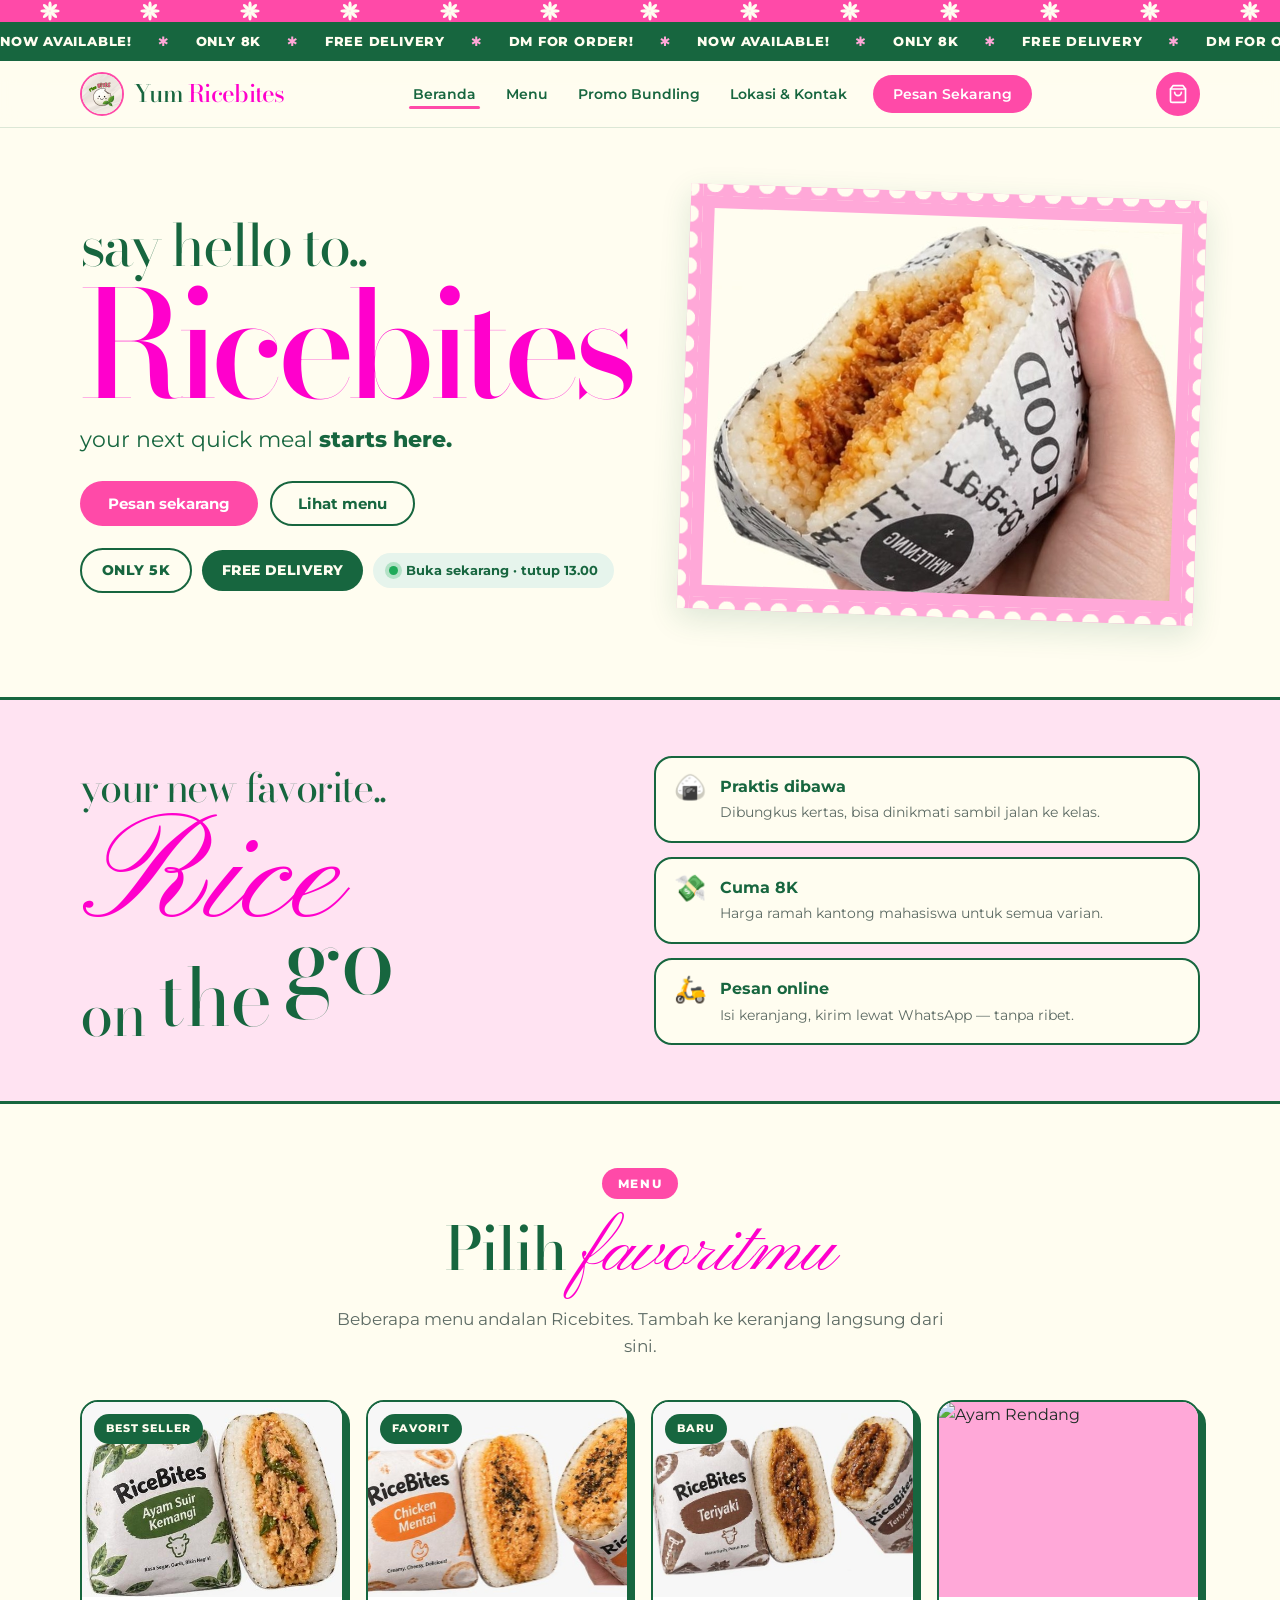
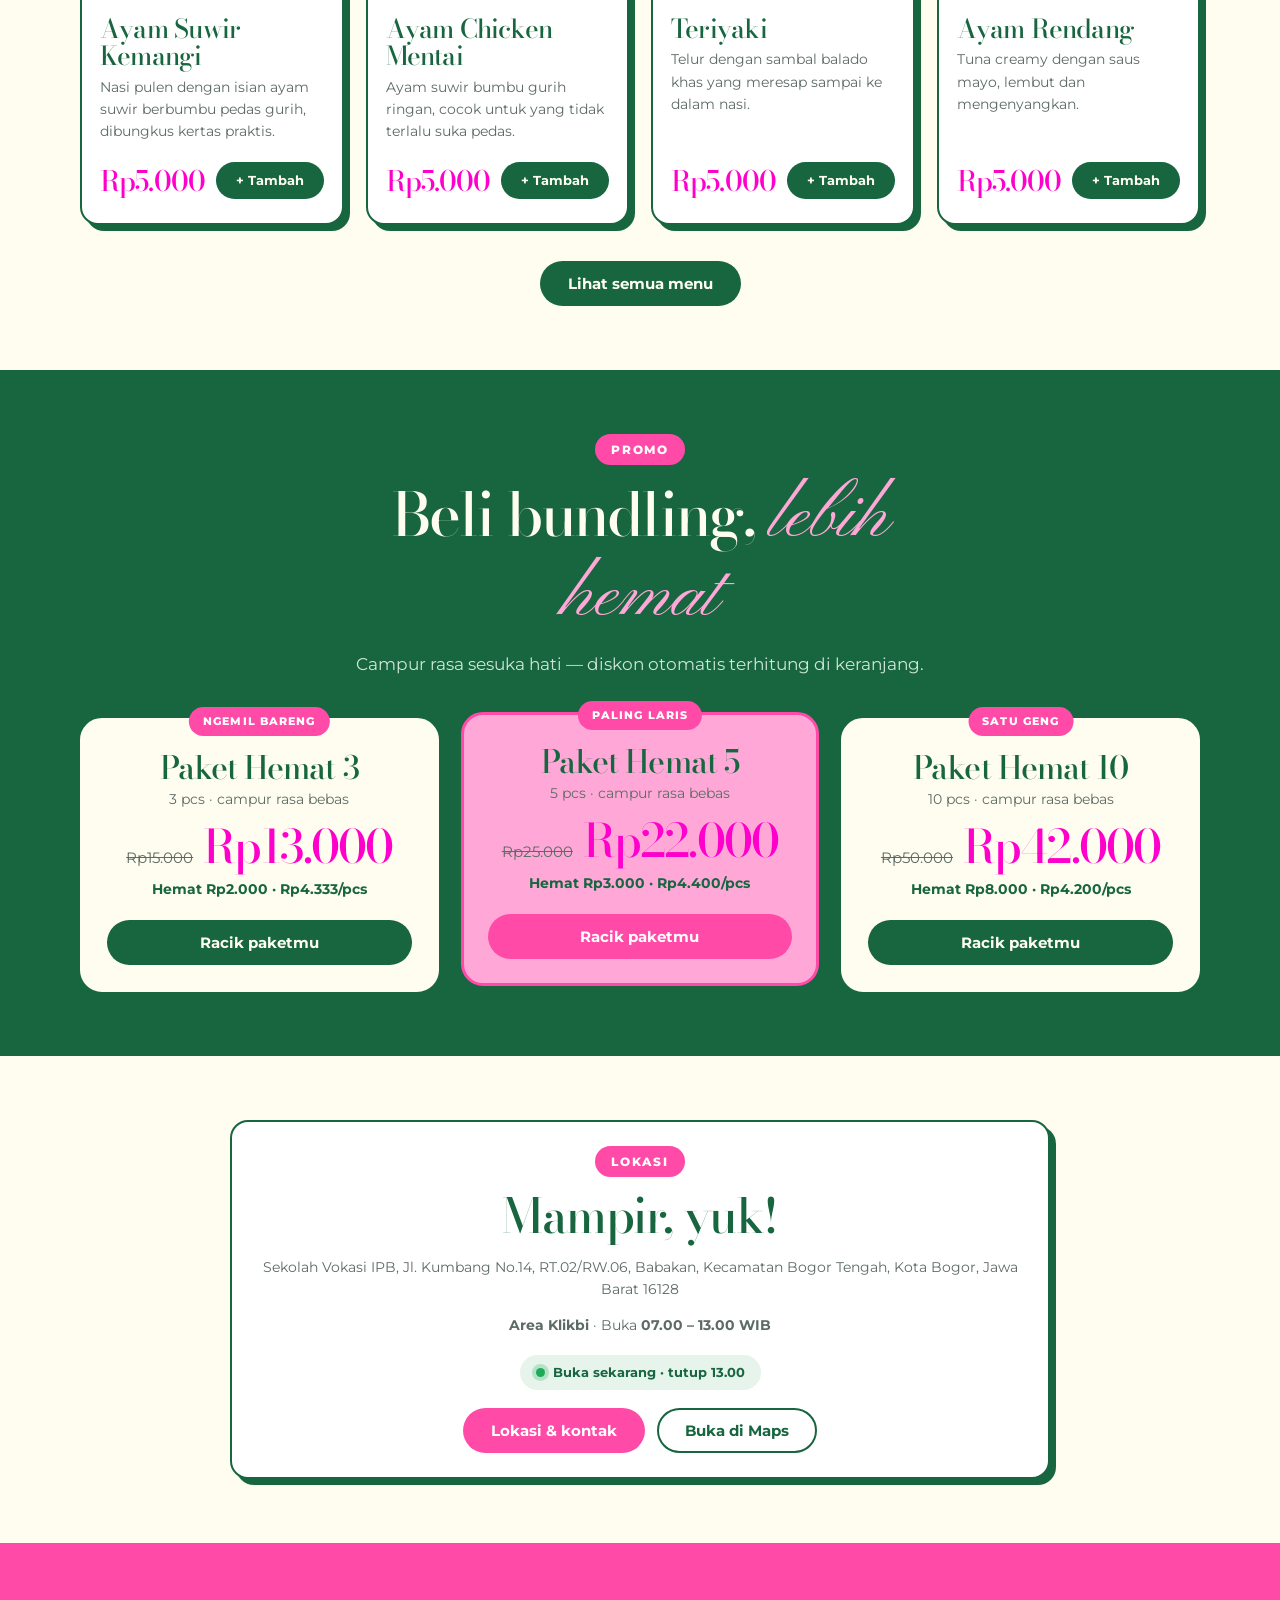
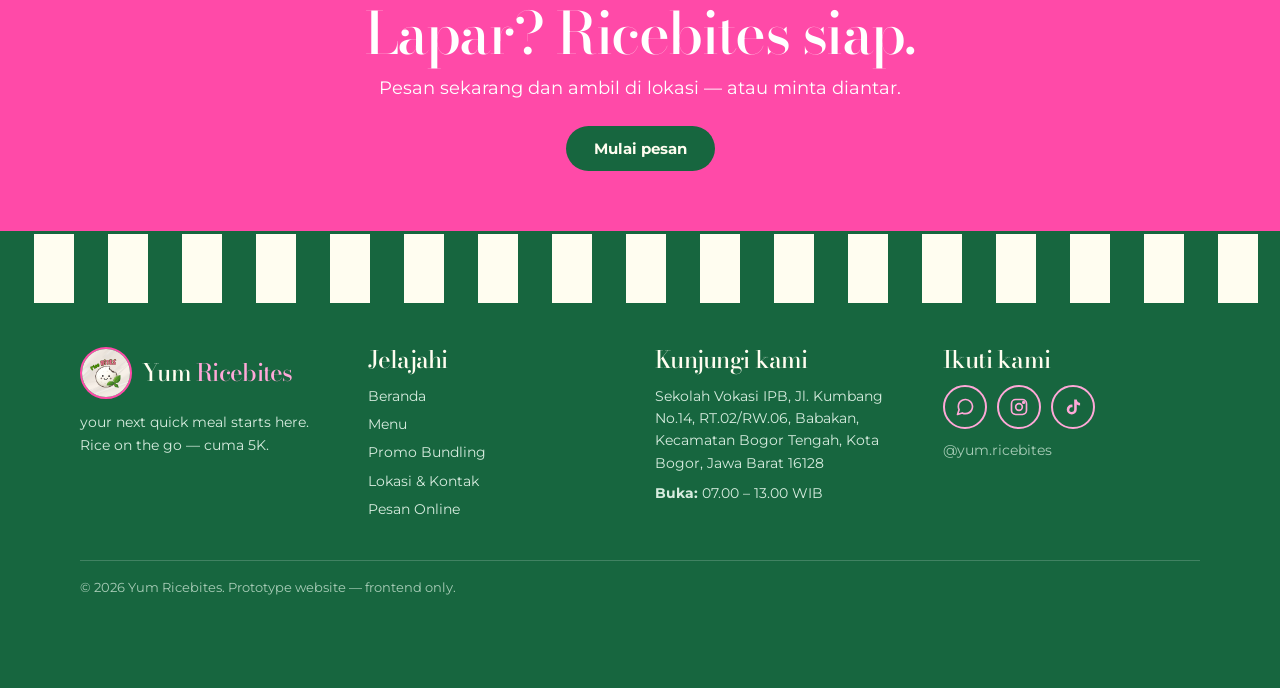
==== index.html @ 4a9febc1 "first commit" ====
<!doctype html>
<html lang="id">
  <head>
    <meta charset="utf-8" />
    <meta name="viewport" content="width=device-width, initial-scale=1" />
    <title>Yum Ricebites — Rice on the go, cuma 8K | Sekolah Vokasi IPB Bogor</title>
    <meta name="description" content="Yum Ricebites: nasi kepal praktis isi ayam suwir, cuma 8K. Pesan online, beli bundling lebih hemat. Buka 07.00–13.00 di Sekolah Vokasi IPB, Bogor." />
    <meta name="theme-color" content="#ff4aa8" />
    <meta property="og:title" content="Yum Ricebites — Rice on the go, cuma 8K" />
    <meta property="og:description" content="Your next quick meal starts here. Pesan online & bundling hemat." />
    <meta property="og:image" content="assets/logo.png" />
    <meta property="og:type" content="website" />
    <link rel="icon" type="image/png" href="assets/favicon.png" />
    <link rel="apple-touch-icon" href="assets/favicon.png" />
    <link rel="preconnect" href="https://fonts.googleapis.com" />
    <link rel="preconnect" href="https://fonts.gstatic.com" crossorigin />
    <link rel="stylesheet" href="css/style.css" />
  </head>
  <body data-page="home">
    <div id="app-header"></div>

    <main>
      <!-- 3.2.1 Tampilan Halaman Utama -->
      <section class="hero" aria-labelledby="hero-title">
        <div class="container hero-grid">
          <div>
            <p class="say">say hello to..</p>
            <h1 id="hero-title">Ricebites</h1>
            <p class="hero-sub">your next quick meal <b>starts here.</b></p>
            <div class="hero-cta">
              <a class="btn btn-pink" href="pesan.html">Pesan sekarang</a>
              <a class="btn btn-ghost" href="menu.html">Lihat menu</a>
            </div>
            <div class="pills">
              <span class="pill pill-outline">ONLY 5K</span>
              <span class="pill pill-green" data-if="freeDelivery">FREE DELIVERY</span>
              <span class="status" data-open-status></span>
            </div>
          </div>
          <div class="hero-art">
            <div class="stamp">
              <img src="assets/food-hand.jpg" width="740" height="596" alt="Ricebites isi ayam suwir dalam kertas pembungkus, dipegang tangan" />
            </div>
          </div>
        </div>
      </section>

      <!-- Rice on the go -->
      <section class="otg" aria-label="Kenapa Ricebites">
        <div class="container otg-grid">
          <div>
            <p class="otg-sub">your new favorite..</p>
            <div class="otg-words" aria-label="Rice on the go"><span class="w-rice">Rice</span><span class="w-on">on</span><span class="w-the">the</span><span class="w-go">go</span></div>
          </div>
          <div class="perks">
            <div class="perk">
              <span class="em">🍙</span>
              <div><b>Praktis dibawa</b><span>Dibungkus kertas, bisa dinikmati sambil jalan ke kelas.</span></div>
            </div>
            <div class="perk">
              <span class="em">💸</span>
              <div><b>Cuma 8K</b><span>Harga ramah kantong mahasiswa untuk semua varian.</span></div>
            </div>
            <div class="perk">
              <span class="em">🛵</span>
              <div><b>Pesan online</b><span>Isi keranjang, kirim lewat WhatsApp — tanpa ribet.</span></div>
            </div>
          </div>
        </div>
      </section>

      <!-- 3.2.2 Menu unggulan -->
      <section class="section">
        <div class="container">
          <div class="section-head">
            <span class="eyebrow">Menu</span>
            <h2 class="section-title">Pilih <span class="script">favoritmu</span></h2>
            <p class="section-lead">Beberapa menu andalan Ricebites. Tambah ke keranjang langsung dari sini.</p>
          </div>
          <div class="grid" id="featured"></div>
          <div class="center"><a class="btn btn-green" href="menu.html">Lihat semua menu</a></div>
        </div>
      </section>

      <!-- 3.2.5 Teaser promo bundling -->
      <section class="section band-green-sec">
        <div class="container">
          <div class="section-head">
            <span class="eyebrow">Promo</span>
            <h2 class="section-title">Beli bundling, <span class="script" style="color: var(--pink-soft)">lebih hemat</span></h2>
            <p class="section-lead">Campur rasa sesuka hati — diskon otomatis terhitung di keranjang.</p>
          </div>
          <div class="tiers" id="tiers"></div>
        </div>
      </section>

      <!-- 3.2.3 Teaser lokasi -->
      <section class="section">
        <div class="container" style="max-width: 820px">
          <div class="panel" style="text-align: center">
            <span class="eyebrow">Lokasi</span>
            <h2 class="section-title" style="font-size: clamp(32px, 5vw, 48px)">Mampir, yuk!</h2>
            <p style="margin: 14px 0" data-shop="address">Sekolah Vokasi IPB, Jl. Kumbang No.14, RT.02/RW.06, Babakan, Kecamatan Bogor Tengah, Kota Bogor, Jawa Barat 16128</p>
            <p style="margin: 0 0 18px"><b data-shop="area">Area Klikbi</b> · Buka <b data-shop="hours">07.00 – 13.00 WIB</b></p>
            <p><span class="status" data-open-status></span></p>
            <div class="hero-cta" style="justify-content: center; margin: 18px 0 0">
              <a class="btn btn-pink" href="kontak.html">Lokasi & kontak</a>
              <a class="btn btn-ghost" href="#" data-href="map" target="_blank" rel="noopener">Buka di Maps</a>
            </div>
          </div>
        </div>
      </section>

      <section class="cta">
        <div class="container">
          <h2>Lapar? Ricebites siap.</h2>
          <p>Pesan sekarang dan ambil di lokasi — atau minta diantar.</p>
          <a class="btn btn-green" href="pesan.html">Mulai pesan</a>
        </div>
      </section>
    </main>

    <div id="app-footer"></div>
    <script src="js/data.js"></script>
    <script src="js/app.js"></script>
  </body>
</html>
---- css/style.css ----
/* =========================================================
   Yum Ricebites — style
   Palet & gaya mengikuti poster: pink, hijau tua, krem,
   garis hijau, "stamp" pink, serif tipis + script.
   ========================================================= */
@import url("https://fonts.googleapis.com/css2?family=Bodoni+Moda:opsz,wght@6..96,400;6..96,500;6..96,700&family=Montserrat:wght@400;500;600;700;800&family=Pinyon+Script&display=swap");

:root {
  --pink: #ff4aa8;
  --magenta: #f0c;
  --pink-soft: #ffa8d8;
  --pink-pale: #ffe3f2;
  --green: #17663f;
  --green-dark: #0f4a2d;
  --cream: #fffdf0;
  --ink: #1d2b24;
  --muted: #5d6b64;
  --radius: 18px;
  --shadow: 0 10px 30px rgba(23, 102, 63, .14);
  --serif: "Bodoni Moda", "Playfair Display", Georgia, serif;
  --script: "Pinyon Script", "Brush Script MT", cursive;
  --sans: "Montserrat", system-ui, -apple-system, "Segoe UI", Roboto, sans-serif;
}

*, *::before, *::after { box-sizing: border-box; }
html { scroll-behavior: smooth; -webkit-text-size-adjust: 100%; }
body {
  margin: 0;
  font-family: var(--sans);
  color: var(--ink);
  background: var(--cream);
  line-height: 1.6;
  overflow-x: hidden;
}
img { max-width: 100%; display: block; }
a { color: inherit; }
[hidden] { display: none !important; }
.no-scroll { overflow: hidden; }
.container { width: min(1120px, 100% - 40px); margin-inline: auto; }
.muted { color: var(--muted); }
:focus-visible { outline: 3px solid var(--pink); outline-offset: 3px; border-radius: 6px; }

h1, h2, h3, h4 { font-family: var(--serif); font-weight: 500; line-height: 1.05; letter-spacing: -.03em; margin: 0; color: var(--green); }

/* ---------- top bands (dari poster) ---------- */
#app-header { display: contents; }
.band-pink {
  height: 22px;
  background-color: var(--pink);
  background-image: url("data:image/svg+xml,%3Csvg xmlns='http://www.w3.org/2000/svg' viewBox='0 0 100 22'%3E%3Cg fill='%23fffdf0'%3E%3Cellipse cx='50' cy='6' rx='1.7' ry='4.6'/%3E%3Cellipse cx='50' cy='6' rx='1.7' ry='4.6' transform='rotate(45 50 11)'/%3E%3Cellipse cx='50' cy='6' rx='1.7' ry='4.6' transform='rotate(90 50 11)'/%3E%3Cellipse cx='50' cy='6' rx='1.7' ry='4.6' transform='rotate(135 50 11)'/%3E%3Cellipse cx='50' cy='6' rx='1.7' ry='4.6' transform='rotate(180 50 11)'/%3E%3Cellipse cx='50' cy='6' rx='1.7' ry='4.6' transform='rotate(225 50 11)'/%3E%3Cellipse cx='50' cy='6' rx='1.7' ry='4.6' transform='rotate(270 50 11)'/%3E%3Cellipse cx='50' cy='6' rx='1.7' ry='4.6' transform='rotate(315 50 11)'/%3E%3C/g%3E%3C/svg%3E");
  background-size: 100px 22px;
  background-repeat: repeat-x;
}
.band-green { background: var(--green); color: var(--cream); overflow: hidden; }
.marquee { overflow: hidden; }
.marquee-track { display: flex; width: max-content; animation: slide 28s linear infinite; }
.marquee-track span { font-weight: 800; font-size: 13px; letter-spacing: .06em; padding: 9px 0; white-space: nowrap; }
.marquee-track span::after { content: "✱"; color: var(--pink-soft); margin: 0 26px; }
@keyframes slide { to { transform: translateX(-25%); } }

/* ---------- nav ---------- */
.nav { position: sticky; top: 0; z-index: 50; background: rgba(255, 253, 240, .94); backdrop-filter: blur(10px); border-bottom: 1.5px solid rgba(23, 102, 63, .15); }
.nav-inner { display: flex; align-items: center; justify-content: space-between; gap: 12px; min-height: 66px; position: relative; }
.brand { display: inline-flex; align-items: center; gap: 10px; text-decoration: none; font-family: var(--serif); font-size: 24px; letter-spacing: -.03em; color: var(--green); font-weight: 500; }
.brand img { border-radius: 50%; border: 2px solid var(--pink); object-fit: cover; }
.brand em { font-style: normal; color: var(--magenta); }
.nav-links { list-style: none; margin: 0; padding: 0; display: none; }
.nav-links a { text-decoration: none; font-weight: 600; font-size: 14px; padding: 8px 4px; position: relative; color: var(--green); }
.nav-links a.btn { color: #fff; padding: 10px 18px; }
.footer .muted { color: #a9cdb8; }
.nav-links a:not(.btn)::after { content: ""; position: absolute; left: 0; right: 0; bottom: 2px; height: 3px; border-radius: 3px; background: var(--pink); transform: scaleX(0); transition: transform .25s; }
.nav-links a:not(.btn):hover::after, .nav-links a.active::after { transform: scaleX(1); }
.nav-links.open { display: flex; flex-direction: column; gap: 4px; position: absolute; top: 100%; left: -20px; right: -20px; background: var(--cream); padding: 14px 24px 20px; border-bottom: 1.5px solid rgba(23, 102, 63, .15); box-shadow: var(--shadow); }
.nav-links.open .nav-cta { margin-top: 8px; }
.nav-actions { display: flex; gap: 8px; }
.icon-btn { position: relative; width: 44px; height: 44px; border-radius: 50%; border: 2px solid var(--green); background: transparent; color: var(--green); display: inline-grid; place-items: center; cursor: pointer; transition: background .2s, color .2s; padding: 0; }
.icon-btn:hover { background: var(--green); color: var(--cream); }
.icon-btn svg { width: 20px; height: 20px; }
.icon-btn.danger { border-color: transparent; width: 36px; height: 36px; color: var(--muted); }
.icon-btn.danger:hover { background: var(--pink-pale); color: #c0176f; }
.cart-btn { background: var(--pink); border-color: var(--pink); color: #fff; }
.cart-btn:hover { background: var(--green); border-color: var(--green); }
.badge-count { position: absolute; top: -6px; right: -6px; min-width: 22px; height: 22px; border-radius: 11px; background: var(--green); color: #fff; font: 800 12px/22px var(--sans); text-align: center; padding: 0 5px; border: 2px solid var(--cream); }
@media (min-width: 860px) {
  .nav-links { display: flex; align-items: center; gap: 22px; }
  .nav-toggle { display: none; }
}

/* ---------- buttons ---------- */
.btn { display: inline-flex; align-items: center; justify-content: center; gap: 8px; border: 2px solid transparent; border-radius: 999px; padding: 13px 26px; font: 700 15px/1 var(--sans); text-decoration: none; cursor: pointer; transition: transform .15s, box-shadow .2s, background .2s; }
.btn:hover { transform: translateY(-2px); box-shadow: 0 8px 18px rgba(0, 0, 0, .13); }
.btn:active { transform: translateY(0); }
.btn:disabled { opacity: .45; cursor: not-allowed; transform: none; box-shadow: none; }
.btn-sm { padding: 10px 18px; font-size: 13px; }
.btn-block { width: 100%; }
.btn-pink { background: var(--pink); color: #fff; }
.btn-pink:hover { background: #ff2e9a; }
.btn-green { background: var(--green); color: var(--cream); }
.btn-green:hover { background: var(--green-dark); }
.btn-ghost { background: transparent; border-color: var(--green); color: var(--green); }
.btn-ghost:hover { background: var(--green); color: var(--cream); }
.btn-wa { background: #1faa59; color: #fff; }

/* ---------- stamp frame (kotak pink bergerigi) ---------- */
.stamp { position: relative; background: var(--pink-soft); padding: 24px; }
.stamp::before {
  content: ""; position: absolute; inset: 0; pointer-events: none;
  background:
    radial-gradient(circle at 50% 0, var(--cream) 8px, transparent 8.6px) top / 26px 12px repeat-x,
    radial-gradient(circle at 50% 100%, var(--cream) 8px, transparent 8.6px) bottom / 26px 12px repeat-x,
    radial-gradient(circle at 0 50%, var(--cream) 8px, transparent 8.6px) left / 12px 26px repeat-y,
    radial-gradient(circle at 100% 50%, var(--cream) 8px, transparent 8.6px) right / 12px 26px repeat-y;
}
.stamp img { width: 100%; height: auto; }
.dots { position: absolute; inset: 12px; border: 3px dotted var(--green); border-radius: 4px; opacity: .5; pointer-events: none; }

/* ---------- hero ---------- */
.hero { padding: 44px 0 56px; }
.hero-grid { display: grid; gap: 34px; align-items: center; }
.say { font: 400 clamp(34px, 6vw, 58px)/1 var(--serif); letter-spacing: -.05em; color: var(--green); margin: 0; }
.hero h1 { font-weight: 500; font-size: clamp(68px, 16vw, 148px); letter-spacing: -.06em; line-height: .95; color: var(--magenta); margin: 0 0 8px; }
.hero-sub { font-size: clamp(17px, 2.4vw, 22px); margin: 0 0 24px; color: var(--green); max-width: 30ch; }
.hero-sub b { font-weight: 800; }
.hero-cta { display: flex; flex-wrap: wrap; gap: 12px; margin-bottom: 22px; }
.pills { display: flex; flex-wrap: wrap; gap: 10px; align-items: center; }
.pill { display: inline-flex; align-items: center; gap: 8px; border-radius: 999px; padding: 9px 20px; font-weight: 800; font-size: 14px; letter-spacing: .03em; }
.pill-outline { border: 2.5px solid var(--green); color: var(--green); background: var(--cream); }
.pill-green { background: var(--green); color: var(--cream); }
.hero-art { position: relative; }
.hero-art .stamp { transform: rotate(2deg); box-shadow: var(--shadow); }
.hero-art .sticker { position: absolute; left: -6px; bottom: -14px; transform: rotate(-6deg); }
@media (min-width: 860px) { .hero-grid { grid-template-columns: 1.05fr .95fr; } .hero { padding: 64px 0 80px; } }

/* status badge */
.status { display: inline-flex; align-items: center; gap: 8px; border-radius: 999px; padding: 7px 16px; font-weight: 700; font-size: 13px; background: #e6f4ec; color: var(--green); }
.status i { width: 9px; height: 9px; border-radius: 50%; background: #1faa59; box-shadow: 0 0 0 4px rgba(31, 170, 89, .25); }
.status.is-closed { background: var(--pink-pale); color: #a3125f; }
.status.is-closed i { background: #e0006e; box-shadow: 0 0 0 4px rgba(224, 0, 110, .2); }

/* ---------- sections ---------- */
.section { padding: 64px 0; }
.section-head { text-align: center; max-width: 640px; margin: 0 auto 40px; }
.eyebrow { display: inline-block; font-weight: 800; font-size: 12px; letter-spacing: .14em; text-transform: uppercase; color: #fff; background: var(--pink); border-radius: 999px; padding: 6px 16px; margin-bottom: 14px; }
.section-title { font-size: clamp(36px, 6vw, 60px); }
.section-title .script { font-family: var(--script); color: var(--magenta); font-size: 1.25em; letter-spacing: 0; font-weight: 400; }
.section-lead { margin: 14px 0 0; color: var(--muted); font-size: 17px; }
.page-hero { padding: 46px 0 14px; }

/* rice on the go */
.otg { background: var(--pink-pale); border-block: 3px solid var(--green); padding: 56px 0; overflow: hidden; }
.otg-grid { display: grid; gap: 28px; align-items: center; }
.otg-sub { font: 400 clamp(26px, 4.5vw, 40px)/1 var(--serif); letter-spacing: -.04em; color: var(--green); margin: 0 0 6px; }
.otg-words { display: grid; grid-template-columns: auto auto auto; align-items: end; justify-content: start; column-gap: 12px; font-family: var(--serif); letter-spacing: -.05em; color: var(--green); line-height: .9; }
.otg-words .w-rice { grid-column: 1 / -1; font-family: var(--script); letter-spacing: 0; color: var(--magenta); font-size: clamp(84px, 17vw, 150px); line-height: .9; margin-bottom: -6px; }
.otg-words .w-on { font-size: clamp(38px, 7vw, 60px); transform: translateY(8px); }
.otg-words .w-the { font-size: clamp(50px, 9vw, 80px); }
.otg-words .w-go { font-size: clamp(60px, 11vw, 100px); align-self: start; transform: translateY(-30px); }
.perks { display: grid; gap: 14px; }
.perk { display: flex; gap: 14px; align-items: flex-start; background: var(--cream); border: 2px solid var(--green); border-radius: var(--radius); padding: 16px 18px; }
.perk b { display: block; color: var(--green); font-size: 16px; }
.perk span { color: var(--muted); font-size: 14px; }
.perk .em { font-size: 26px; line-height: 1; }
@media (min-width: 860px) { .otg-grid { grid-template-columns: 1fr 1fr; } }

/* ---------- menu cards ---------- */
.grid { display: grid; gap: 22px; grid-template-columns: repeat(auto-fill, minmax(260px, 1fr)); }
.card { background: #fff; border: 2px solid var(--green); border-radius: var(--radius); overflow: hidden; display: flex; flex-direction: column; box-shadow: 6px 6px 0 var(--green); transition: transform .2s, box-shadow .2s; }
.card:hover { transform: translate(-2px, -2px); box-shadow: 9px 9px 0 var(--pink); }
.card-img { position: relative; aspect-ratio: 4 / 3; background: var(--pink-soft); overflow: hidden; }
.card-img img { width: 100%; height: 100%; object-fit: cover; }
.card-img img.ph { object-fit: contain; padding: 14px; }
.badge { position: absolute; top: 12px; left: 12px; background: var(--green); color: var(--cream); font-weight: 800; font-size: 11px; letter-spacing: .08em; text-transform: uppercase; padding: 6px 12px; border-radius: 999px; }
.card-body { padding: 18px 18px 20px; display: flex; flex-direction: column; flex: 1; }
.card-body h3 { font-size: 26px; margin-bottom: 6px; }
.card-body p { margin: 0 0 16px; color: var(--muted); font-size: 14px; flex: 1; }
.card-foot { display: flex; align-items: center; justify-content: space-between; gap: 10px; min-height: 44px; }
.price { font: 500 28px/1 var(--serif); color: var(--magenta); letter-spacing: -.03em; }
.center { text-align: center; margin-top: 36px; }

/* stepper */
.stepper { display: inline-flex; align-items: center; border: 2px solid var(--green); border-radius: 999px; background: var(--cream); overflow: hidden; }
.stepper button { width: 40px; height: 38px; border: 0; background: transparent; color: var(--green); font: 700 20px/1 var(--sans); cursor: pointer; }
.stepper button:hover { background: var(--green); color: var(--cream); }
.stepper span { min-width: 30px; text-align: center; font-weight: 800; }
.stepper.sm button { width: 32px; height: 32px; font-size: 17px; }

/* ---------- promo / tiers ---------- */
.band-green-sec { background: var(--green); color: var(--cream); }
.band-green-sec .section-title, .band-green-sec h3 { color: var(--cream); }
.band-green-sec .section-lead { color: #cfe6d8; }
.tiers { display: grid; gap: 22px; grid-template-columns: repeat(auto-fit, minmax(240px, 1fr)); }
.tier { position: relative; background: var(--cream); color: var(--ink); border-radius: 22px; padding: 30px 24px 24px; text-align: center; border: 3px solid var(--cream); }
.tier h3 { color: var(--green) !important; font-size: 32px; }
.tier-hot { background: var(--pink-soft); border-color: var(--pink); transform: translateY(-6px); }
.tier-tag { position: absolute; top: -14px; left: 50%; transform: translateX(-50%); background: var(--pink); color: #fff; font-weight: 800; font-size: 11px; letter-spacing: .1em; text-transform: uppercase; padding: 6px 14px; border-radius: 999px; white-space: nowrap; }
.tier-qty { margin: 4px 0 12px; color: var(--muted); font-size: 14px; }
.tier-price { margin: 0; display: flex; justify-content: center; align-items: baseline; gap: 10px; }
.tier-price s { color: var(--muted); font-size: 15px; }
.tier-price b { font: 500 46px/1 var(--serif); color: var(--magenta); letter-spacing: -.04em; }
.tier-save { font-weight: 700; color: var(--green); font-size: 14px; margin: 8px 0 20px; }

/* builder */
.builder { display: grid; gap: 26px; align-items: start; }
.builder-list, .builder-sum { background: #fff; border: 2px solid var(--green); border-radius: var(--radius); padding: 10px 18px; }
.builder-sum { padding: 22px; background: var(--pink-pale); position: sticky; top: 88px; }
.builder-sum h3 { font-size: 28px; margin-bottom: 12px; }
.b-row { display: flex; justify-content: space-between; align-items: center; gap: 12px; padding: 14px 0; border-bottom: 1.5px dashed rgba(23, 102, 63, .3); }
.b-row:last-child { border-bottom: 0; }
.b-row b { display: block; color: var(--green); }
.b-row small { color: var(--muted); }
.builder-actions { display: grid; gap: 10px; margin-top: 18px; }
@media (min-width: 860px) { .builder { grid-template-columns: 1.2fr .8fr; } }
.nudge { background: #fff; border: 2px dashed var(--pink); border-radius: 14px; padding: 10px 14px; font-size: 14px; margin: 14px 0 0; }

.terms { background: #fff; border: 2px solid var(--green); border-radius: var(--radius); padding: 22px 26px; max-width: 760px; margin: 0 auto; }
.terms h3 { font-size: 26px; margin-bottom: 8px; }
.terms ul { margin: 0; padding-left: 20px; color: var(--muted); font-size: 14px; }

/* ---------- summary ---------- */
.summary { border-top: 2px dashed rgba(23, 102, 63, .35); margin-top: 14px; padding-top: 12px; }
.sum-row { display: flex; justify-content: space-between; gap: 12px; padding: 4px 0; font-size: 15px; }
.sum-row small { display: block; color: var(--muted); font-size: 12px; }
.sum-disc { color: #a3125f; }
.sum-total { border-top: 2px solid var(--green); margin-top: 6px; padding-top: 10px; font-size: 19px; color: var(--green); }
.sum-total b { font: 500 28px/1 var(--serif); color: var(--magenta); }

/* ---------- cart list / drawer ---------- */
.overlay { position: fixed; inset: 0; background: rgba(15, 40, 28, .45); z-index: 80; }
.drawer { position: fixed; top: 0; right: 0; bottom: 0; width: min(430px, 100%); background: var(--cream); z-index: 90; display: flex; flex-direction: column; transform: translateX(105%); transition: transform .3s ease; border-left: 3px solid var(--green); }
.drawer.open { transform: none; }
.drawer-head { display: flex; justify-content: space-between; align-items: center; padding: 16px 20px; border-bottom: 2px solid var(--green); }
.drawer-head h2 { font-size: 32px; }
.drawer-body { flex: 1; overflow: auto; padding: 8px 20px 16px; }
.drawer-foot { padding: 14px 20px 20px; border-top: 2px solid var(--green); background: var(--pink-pale); }
.drawer-foot .summary { border: 0; margin: 0 0 14px; padding: 0; }
.cart-list { list-style: none; margin: 0; padding: 0; }
.cart-list li { display: grid; grid-template-columns: 1fr auto auto; gap: 10px; align-items: center; padding: 14px 0; border-bottom: 1.5px dashed rgba(23, 102, 63, .3); }
.cart-info b { display: block; color: var(--green); font-size: 15px; line-height: 1.25; }
.cart-info small { color: var(--muted); }
.empty { text-align: center; padding: 40px 10px; }
.empty img { margin: 0 auto 10px; border-radius: 50%; }
.empty p { color: var(--muted); }
.link-more { display: inline-block; margin-top: 12px; font-weight: 700; color: var(--green); }

/* ---------- order form ---------- */
.order-grid { display: grid; gap: 26px; align-items: start; }
.panel { background: #fff; border: 2px solid var(--green); border-radius: var(--radius); padding: 24px; box-shadow: 6px 6px 0 var(--green); }
.panel h2 { font-size: 32px; margin-bottom: 4px; }
.panel > p { margin: 0 0 18px; color: var(--muted); font-size: 14px; }
.field { margin-bottom: 16px; }
.field label { display: block; font-weight: 700; font-size: 14px; margin-bottom: 6px; color: var(--green); }
.field label .opt { font-weight: 500; color: var(--muted); }
.field input, .field textarea { width: 100%; font: 500 16px var(--sans); padding: 13px 16px; border: 2px solid var(--green); border-radius: 14px; background: var(--cream); color: var(--ink); transition: box-shadow .2s, border-color .2s; }
.field textarea { resize: vertical; min-height: 96px; }
.field input:focus, .field textarea:focus { outline: none; border-color: var(--pink); box-shadow: 0 0 0 4px rgba(255, 74, 168, .22); }
.field .invalid { border-color: #d6006e; background: #fff4fa; }
.err { color: #c0006a; font-size: 13px; font-weight: 600; min-height: 18px; margin-top: 4px; }
.hint { font-size: 12.5px; color: var(--muted); margin-top: 4px; }
@media (min-width: 900px) {
  .order-grid { grid-template-columns: 1.1fr .9fr; }
  .order-grid .panel-form { order: 1; }
  .order-grid .panel.sticky { order: 2; position: sticky; top: 88px; }
}

/* ---------- contact ---------- */
.contact-grid { display: grid; gap: 22px; align-items: start; }
.info-list { display: grid; gap: 14px; }
.info { display: flex; gap: 16px; align-items: flex-start; background: #fff; border: 2px solid var(--green); border-radius: var(--radius); padding: 18px 20px; text-decoration: none; transition: transform .2s, box-shadow .2s; }
a.info:hover { transform: translateX(4px); box-shadow: -6px 6px 0 var(--pink); }
.info .ico { flex: none; width: 46px; height: 46px; border-radius: 50%; background: var(--pink); color: #fff; display: grid; place-items: center; }
.info .ico svg { width: 22px; height: 22px; }
.info h3 { font: 800 12px/1 var(--sans); letter-spacing: .12em; text-transform: uppercase; color: var(--muted); margin-bottom: 6px; }
.info p { margin: 0; font-weight: 600; color: var(--green); }
.map { border: 3px solid var(--green); border-radius: var(--radius); overflow: hidden; min-height: 380px; background: var(--pink-pale); box-shadow: 6px 6px 0 var(--green); }
.map iframe { width: 100%; height: 100%; min-height: 380px; border: 0; display: block; }
@media (min-width: 900px) { .contact-grid { grid-template-columns: .9fr 1.1fr; } .map, .map iframe { min-height: 520px; } }

/* ---------- CTA block ---------- */
.cta { background: var(--pink); color: #fff; text-align: center; padding: 60px 0; }
.cta h2 { color: #fff; font-size: clamp(34px, 6vw, 58px); margin-bottom: 10px; }
.cta p { margin: 0 0 24px; font-size: 18px; }
.cta .btn-green:hover { background: var(--green-dark); }

/* ---------- footer ---------- */
.stripes { height: 72px; background: repeating-linear-gradient(90deg, var(--green) 0 34px, var(--cream) 34px 74px); border-top: 3px solid var(--green); }
.footer { background: var(--green); color: #d7ecdf; padding: 44px 0 0; }
.footer-grid { display: grid; gap: 30px; grid-template-columns: repeat(auto-fit, minmax(210px, 1fr)); padding-bottom: 34px; }
.footer h4 { color: var(--cream); font-size: 24px; margin-bottom: 12px; }
.footer p { margin: 0 0 8px; font-size: 14px; }
.footer ul { list-style: none; margin: 0; padding: 0; }
.footer li { margin-bottom: 6px; font-size: 14px; }
.footer a { text-decoration: none; }
.footer a:hover { color: var(--pink-soft); }
.brand-light { color: var(--cream); margin-bottom: 12px; }
.brand-light em { color: var(--pink-soft); }
.social { display: flex; gap: 10px; margin-bottom: 10px; }
.social a { width: 44px; height: 44px; border-radius: 50%; border: 2px solid var(--pink-soft); color: var(--pink-soft); display: grid; place-items: center; transition: background .2s, color .2s; }
.social a:hover { background: var(--pink-soft); color: var(--green); }
.social svg { width: 20px; height: 20px; }
.copy { border-top: 1px solid rgba(255, 255, 255, .18); padding: 16px 0 90px; font-size: 13px; color: #a9cdb8; }

/* ---------- modal & toast ---------- */
.modal { position: fixed; inset: 0; background: rgba(15, 40, 28, .6); z-index: 120; display: grid; place-items: center; padding: 18px; overflow: auto; }
.modal-card { background: var(--cream); border: 3px solid var(--green); border-radius: 24px; padding: 28px 24px; width: min(440px, 100%); text-align: center; box-shadow: 8px 8px 0 var(--pink); animation: pop .3s ease; }
.modal-card h2 { font-size: 34px; margin: 10px 0 4px; }
.modal-card .btn { margin-top: 10px; }
.m-check { width: 64px; height: 64px; border-radius: 50%; background: var(--green); color: #fff; display: grid; place-items: center; margin: 0 auto; }
.m-check svg { width: 30px; height: 30px; }
.m-items { list-style: none; margin: 16px 0 0; padding: 0; text-align: left; }
.m-items li { display: flex; justify-content: space-between; padding: 6px 0; border-bottom: 1.5px dashed rgba(23, 102, 63, .3); font-size: 15px; }
.m-note { font-size: 12.5px; color: var(--muted); margin: 14px 0 6px; }
@keyframes pop { from { transform: scale(.92); opacity: 0; } }
.toast { position: fixed; left: 50%; bottom: 24px; transform: translate(-50%, 30px); background: var(--green); color: var(--cream); font-weight: 600; font-size: 14px; padding: 12px 20px; border-radius: 999px; z-index: 130; opacity: 0; pointer-events: none; transition: opacity .25s, transform .25s; max-width: calc(100% - 32px); text-align: center; box-shadow: var(--shadow); }
.toast.show { opacity: 1; transform: translate(-50%, 0); }

/* ---------- reveal ---------- */
.reveal { opacity: 0; transform: translateY(18px); transition: opacity .6s ease, transform .6s ease; }
.reveal.in { opacity: 1; transform: none; }
.tier-hot.reveal.in { transform: translateY(-6px); }

@media (prefers-reduced-motion: reduce) {
  html { scroll-behavior: auto; }
  .marquee-track { animation: none; }
  .reveal { opacity: 1; transform: none; transition: none; }
}
@media (max-width: 520px) {
  .container { width: min(1120px, 100% - 32px); }
  .section { padding: 48px 0; }
  .stamp { padding: 20px; }
  .brand { font-size: 21px; }
  .brand img { width: 38px; height: 38px; }
  .tier-hot { transform: none; }
  .tier-hot.reveal.in { transform: none; }
}
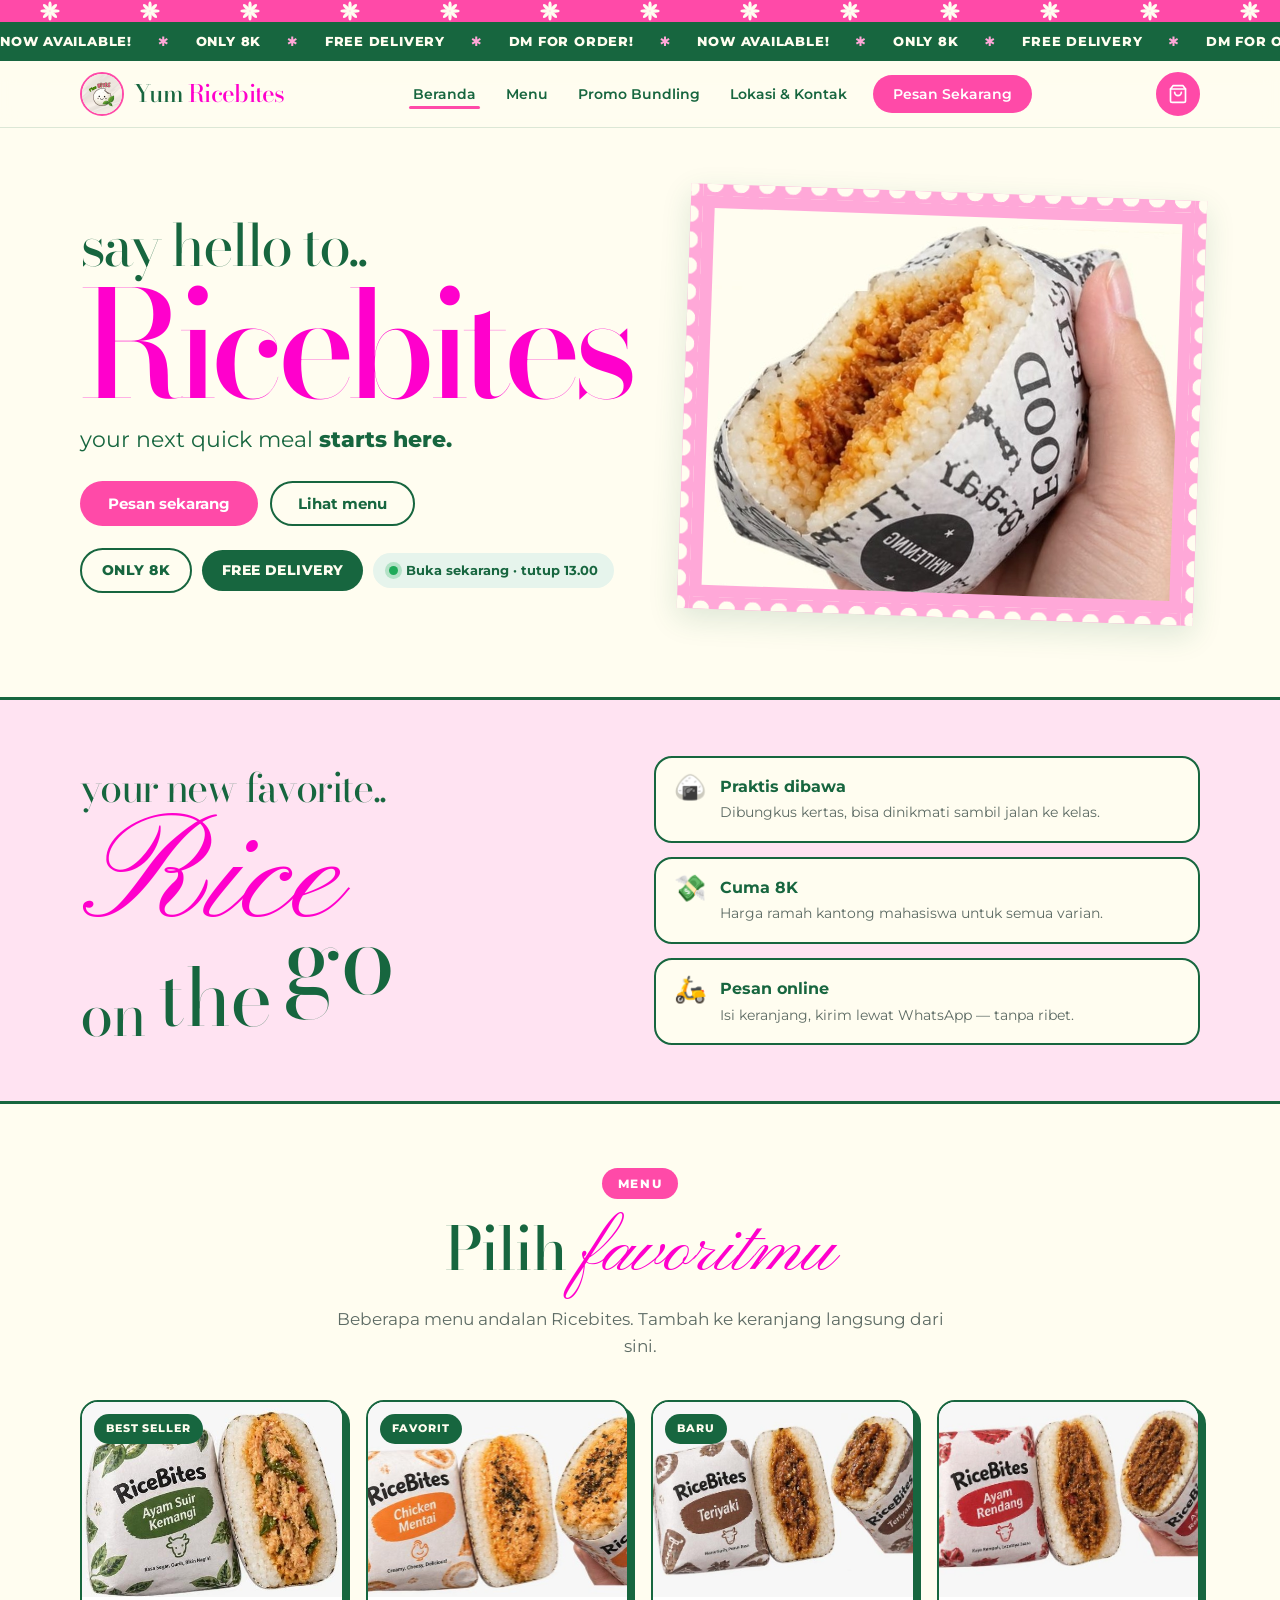
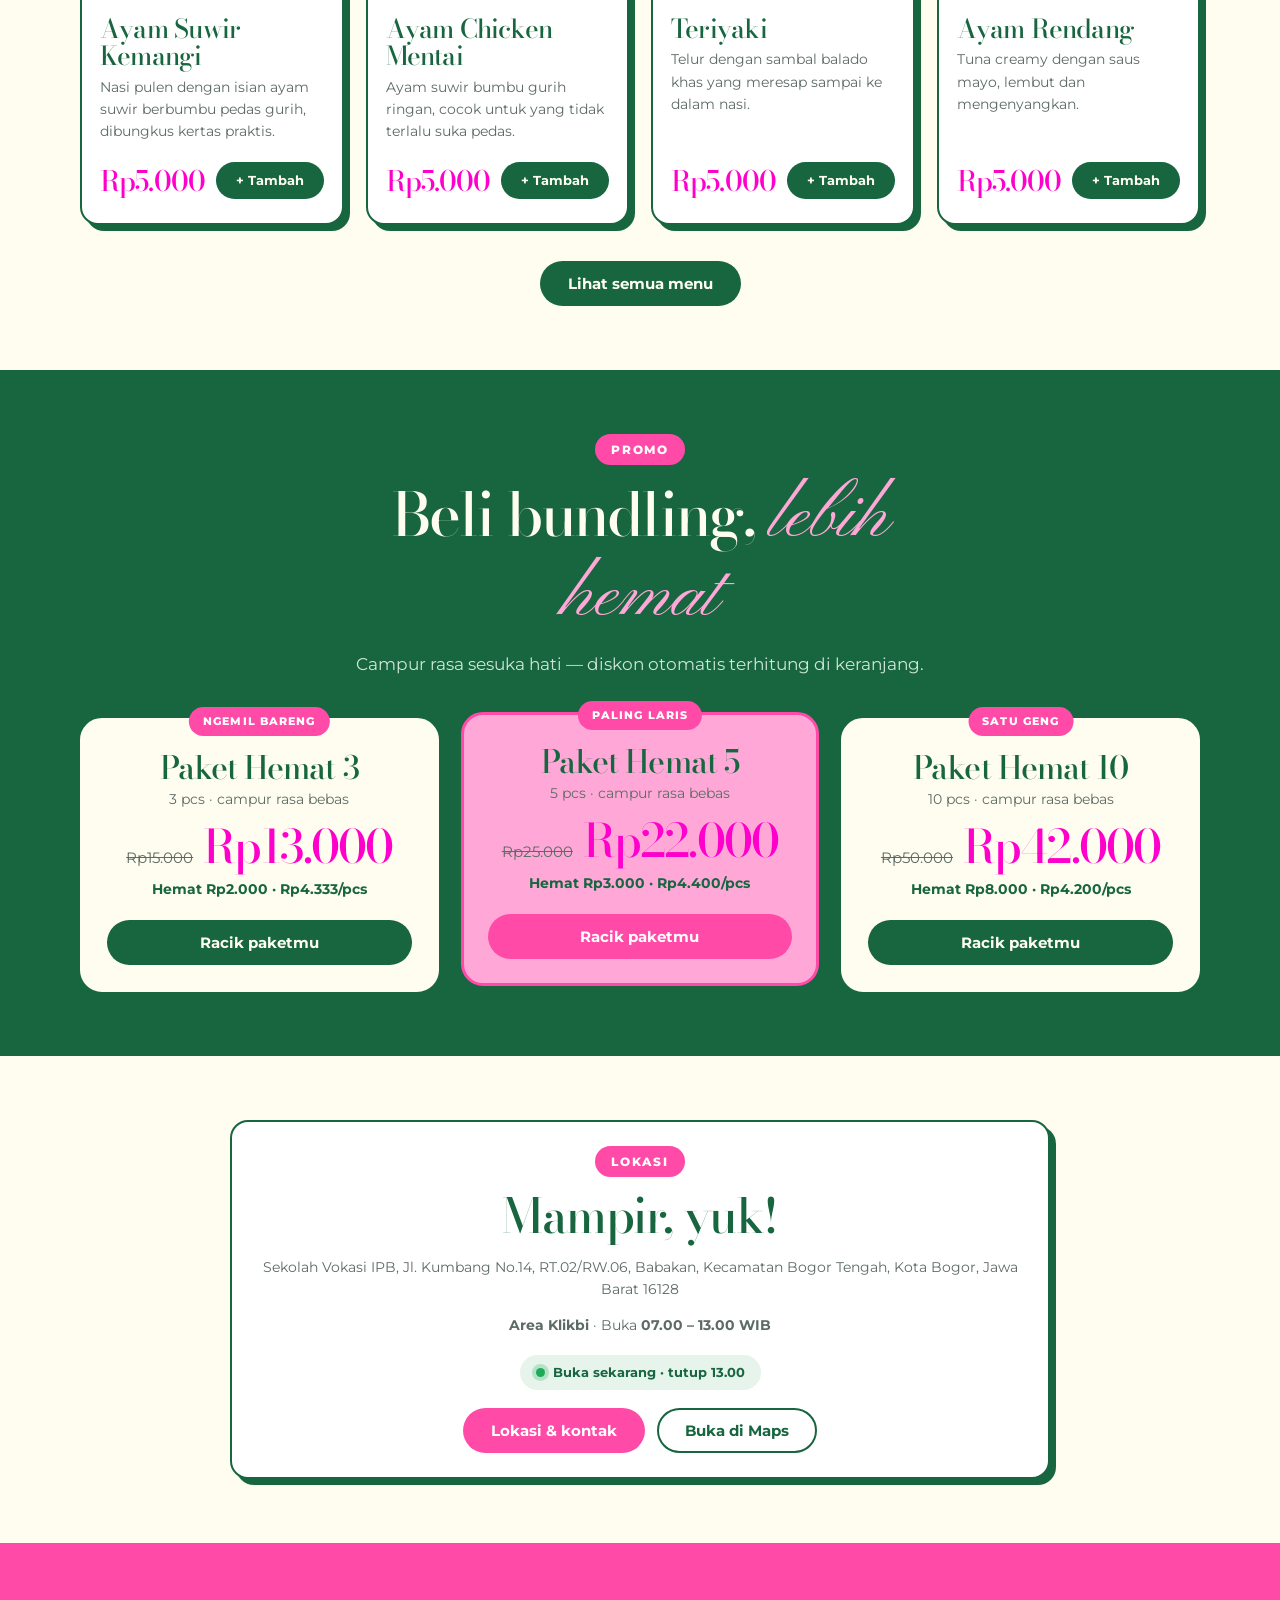
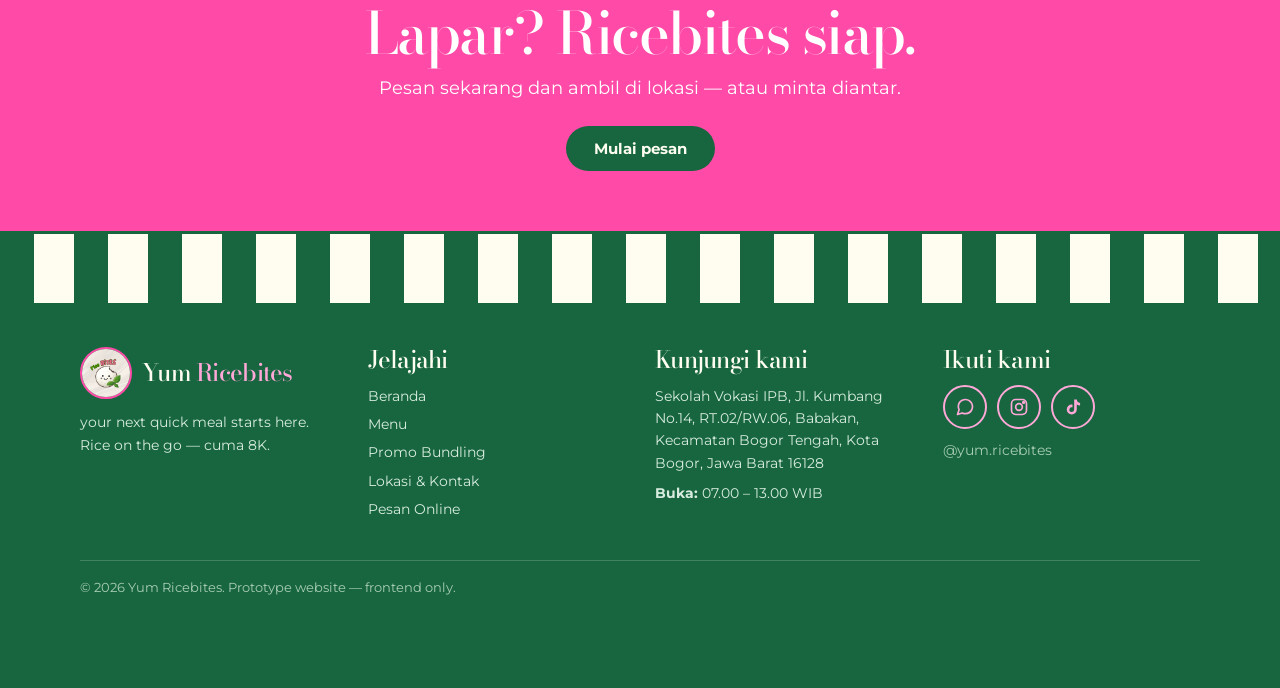
==== commit 4f3af06a: "little fix" ====
--- a/index.html
+++ b/index.html
@@ -32,7 +32,7 @@
               <a class="btn btn-ghost" href="menu.html">Lihat menu</a>
             </div>
             <div class="pills">
-              <span class="pill pill-outline">ONLY 5K</span>
+              <span class="pill pill-outline">ONLY 8K</span>
               <span class="pill pill-green" data-if="freeDelivery">FREE DELIVERY</span>
               <span class="status" data-open-status></span>
             </div>
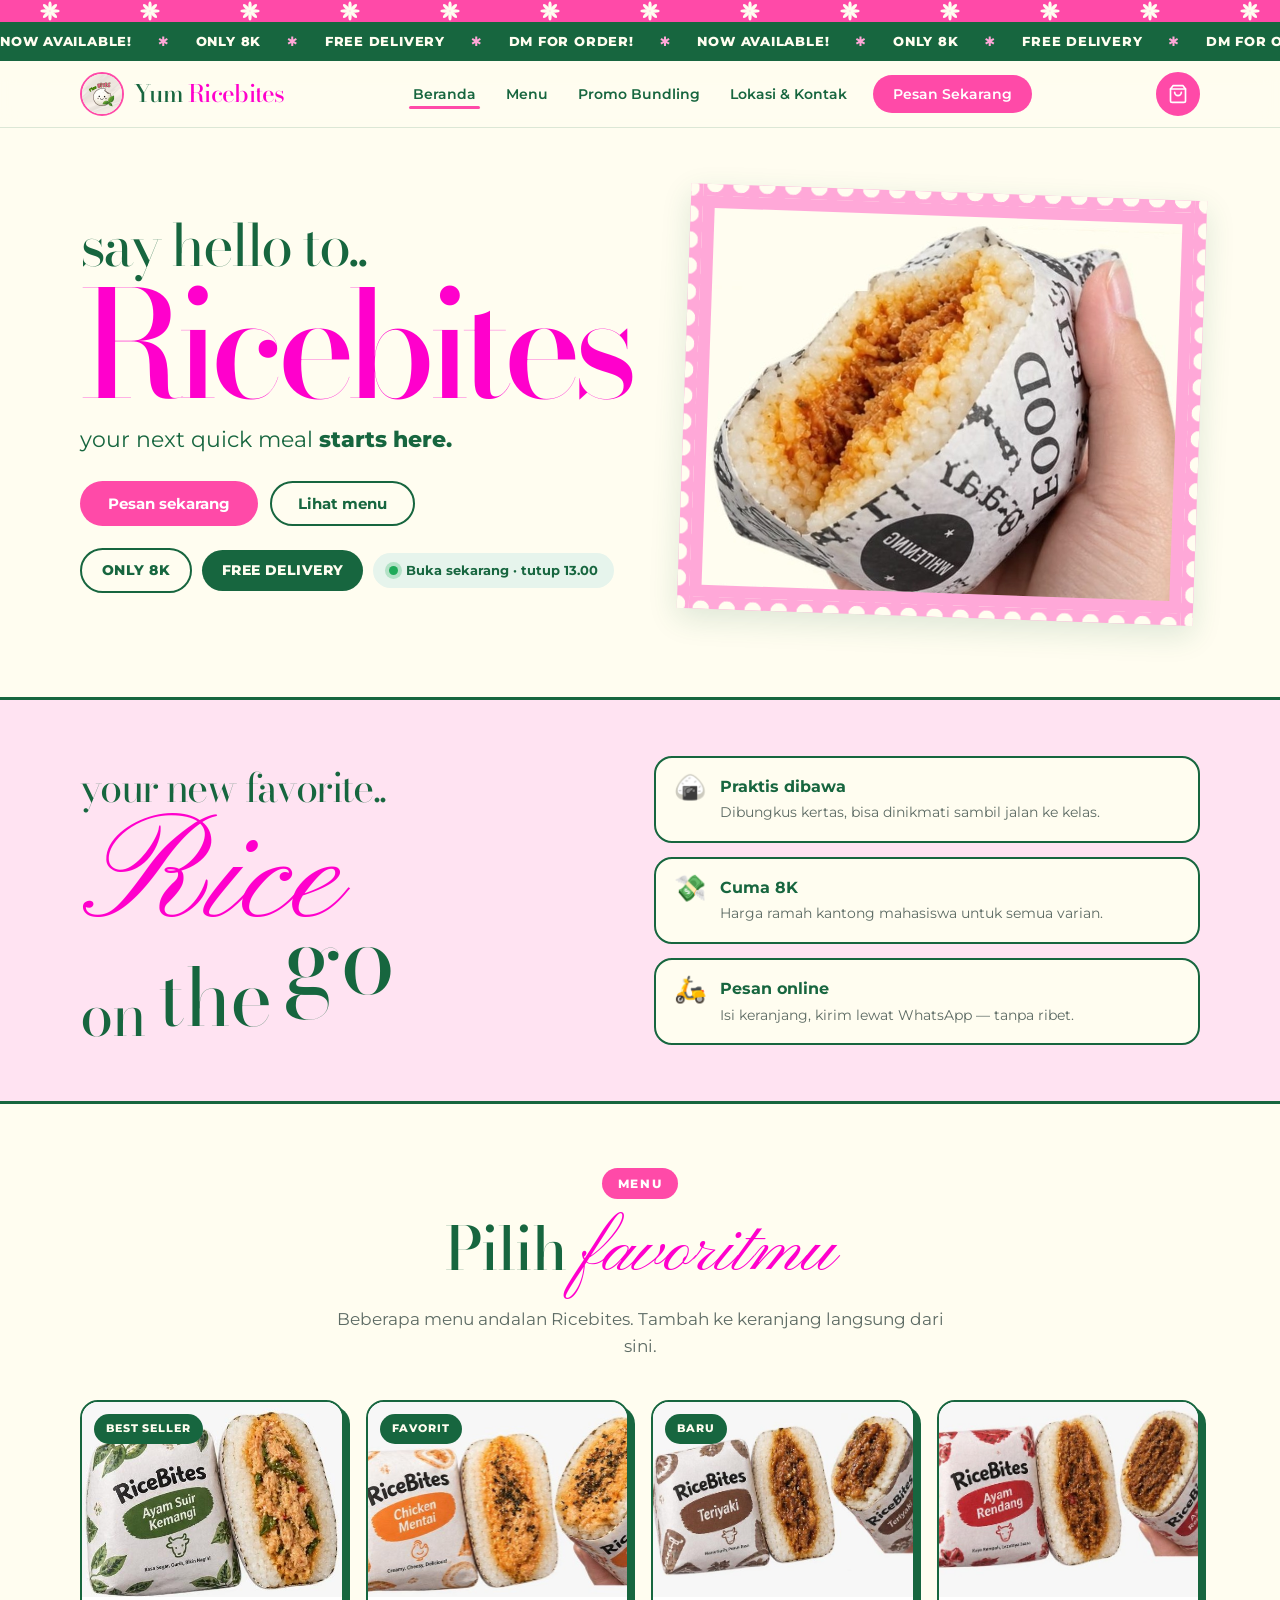
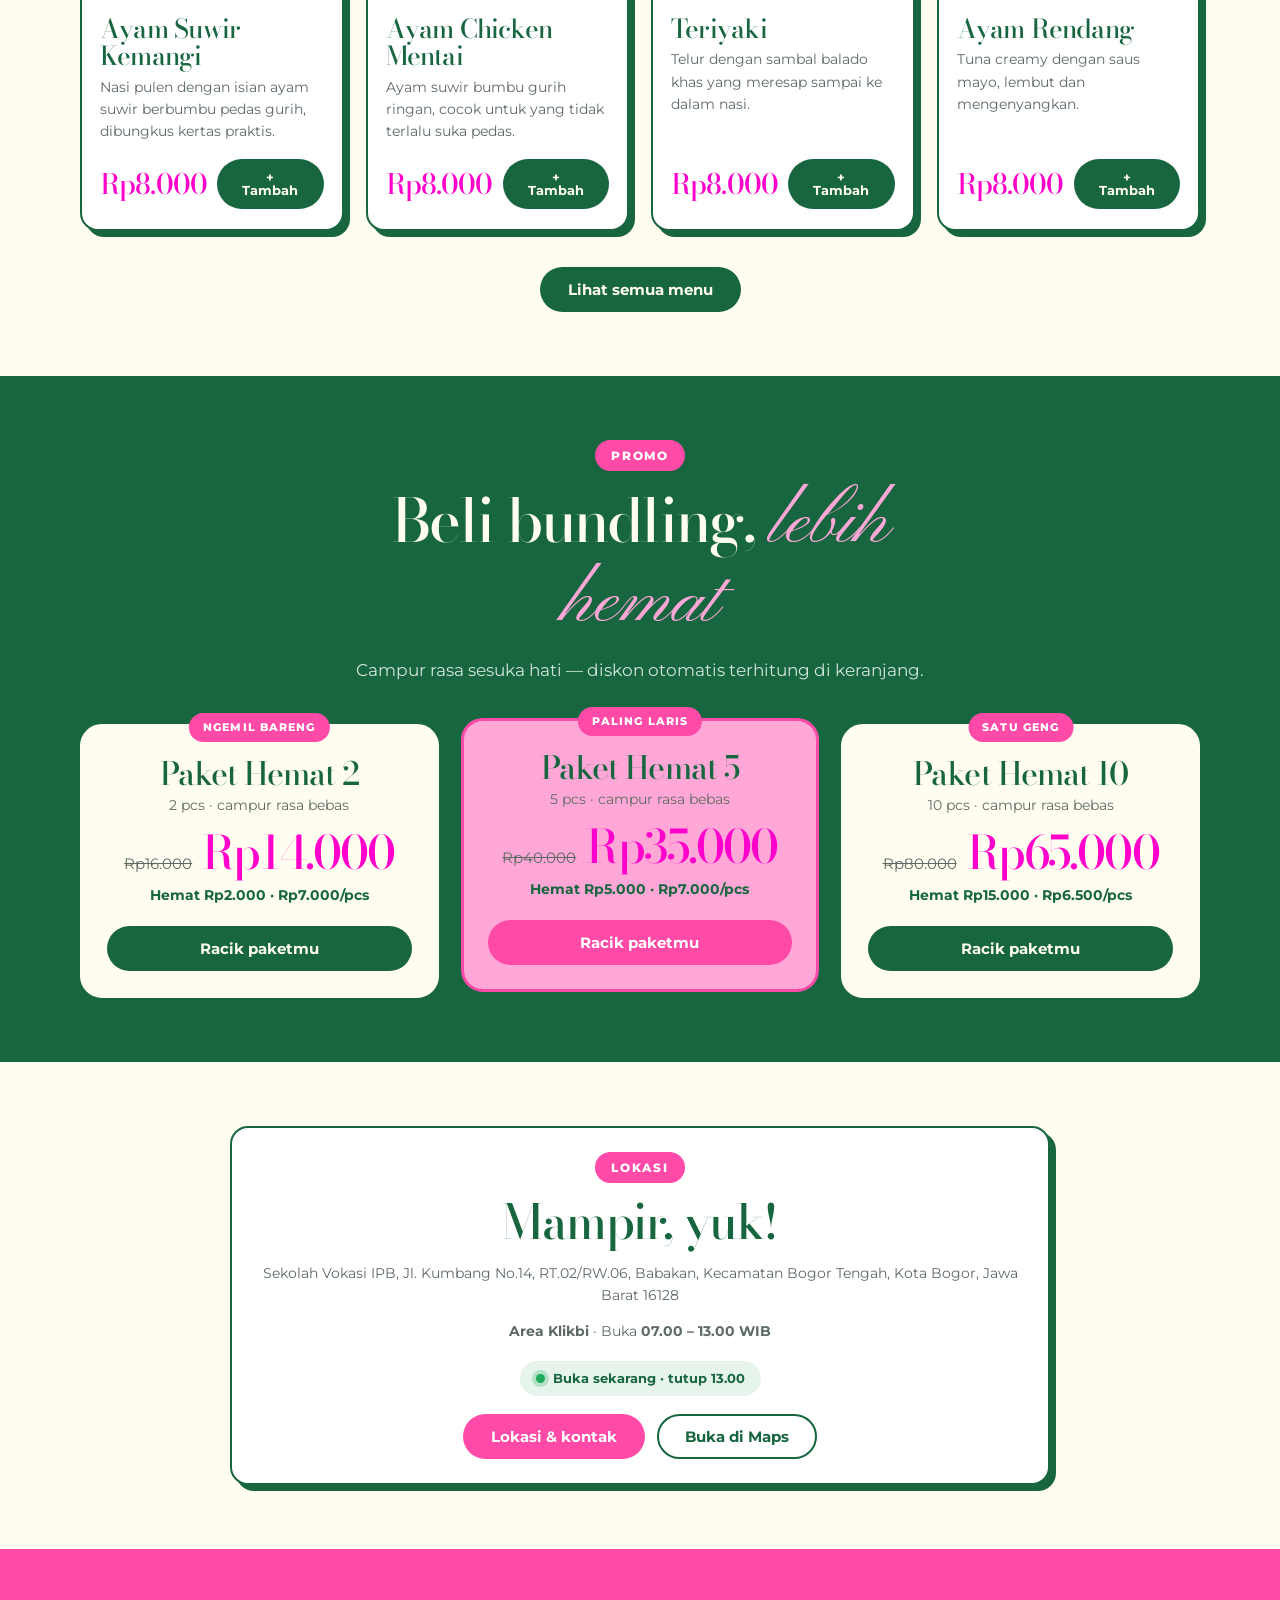
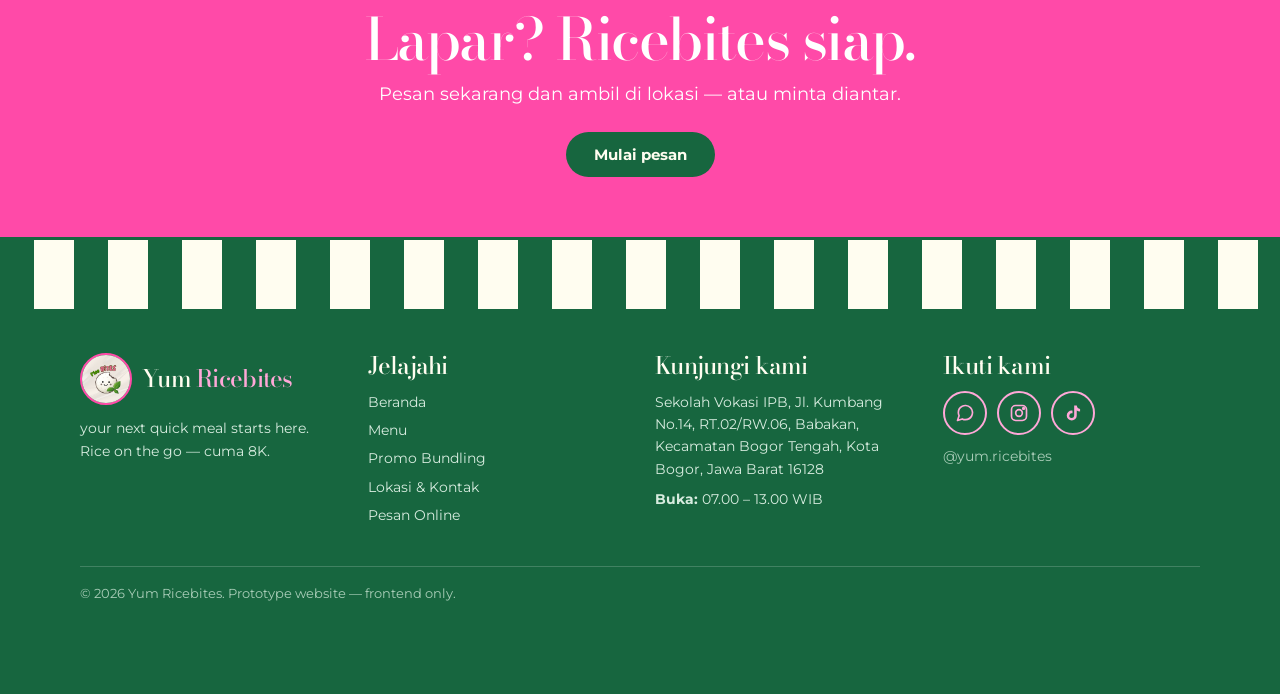
==== commit d8869954: "little fix 2" ====
--- a/index.html
+++ b/index.html
@@ -89,7 +89,7 @@
             <span class="eyebrow">Promo</span>
             <h2 class="section-title">Beli bundling, <span class="script" style="color: var(--pink-soft)">lebih hemat</span></h2>
             <p class="section-lead">Campur rasa sesuka hati — diskon otomatis terhitung di keranjang.</p>
-          </div>
+          </div> 
           <div class="tiers" id="tiers"></div>
         </div>
       </section>
